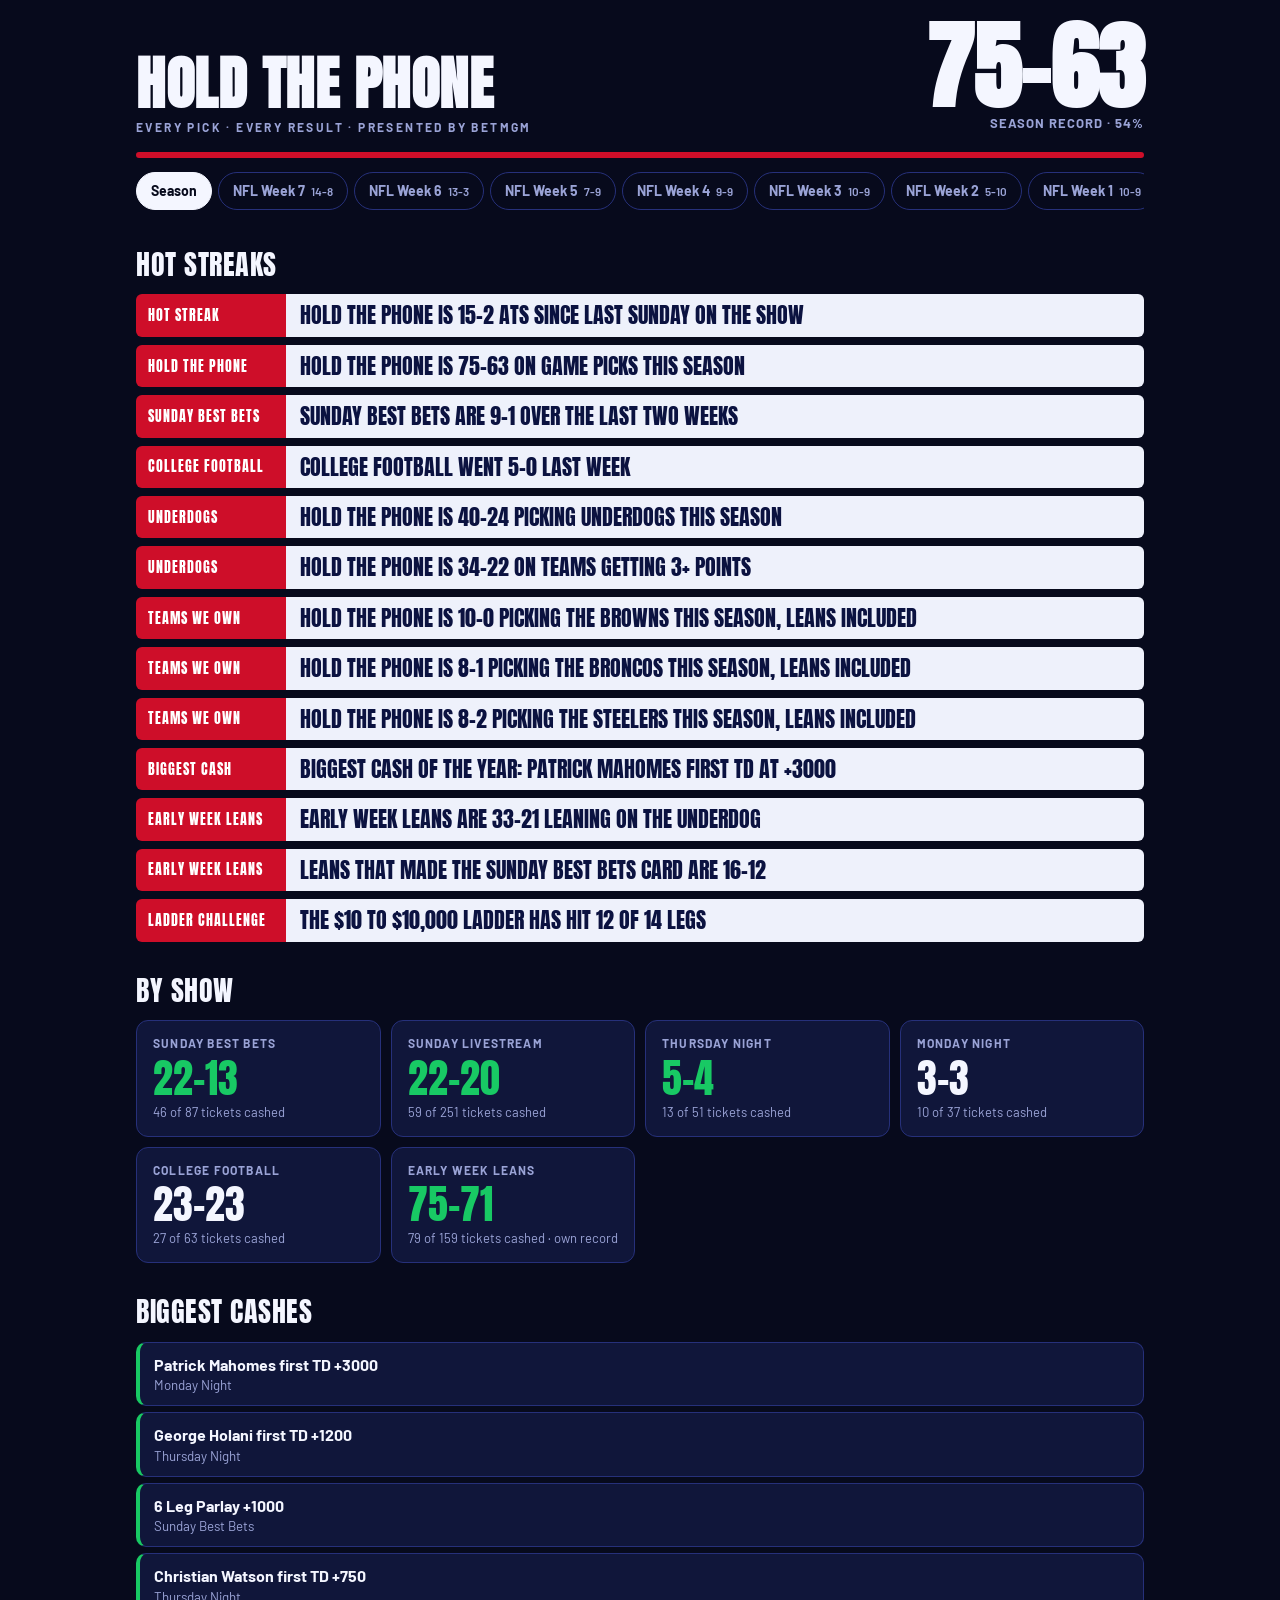
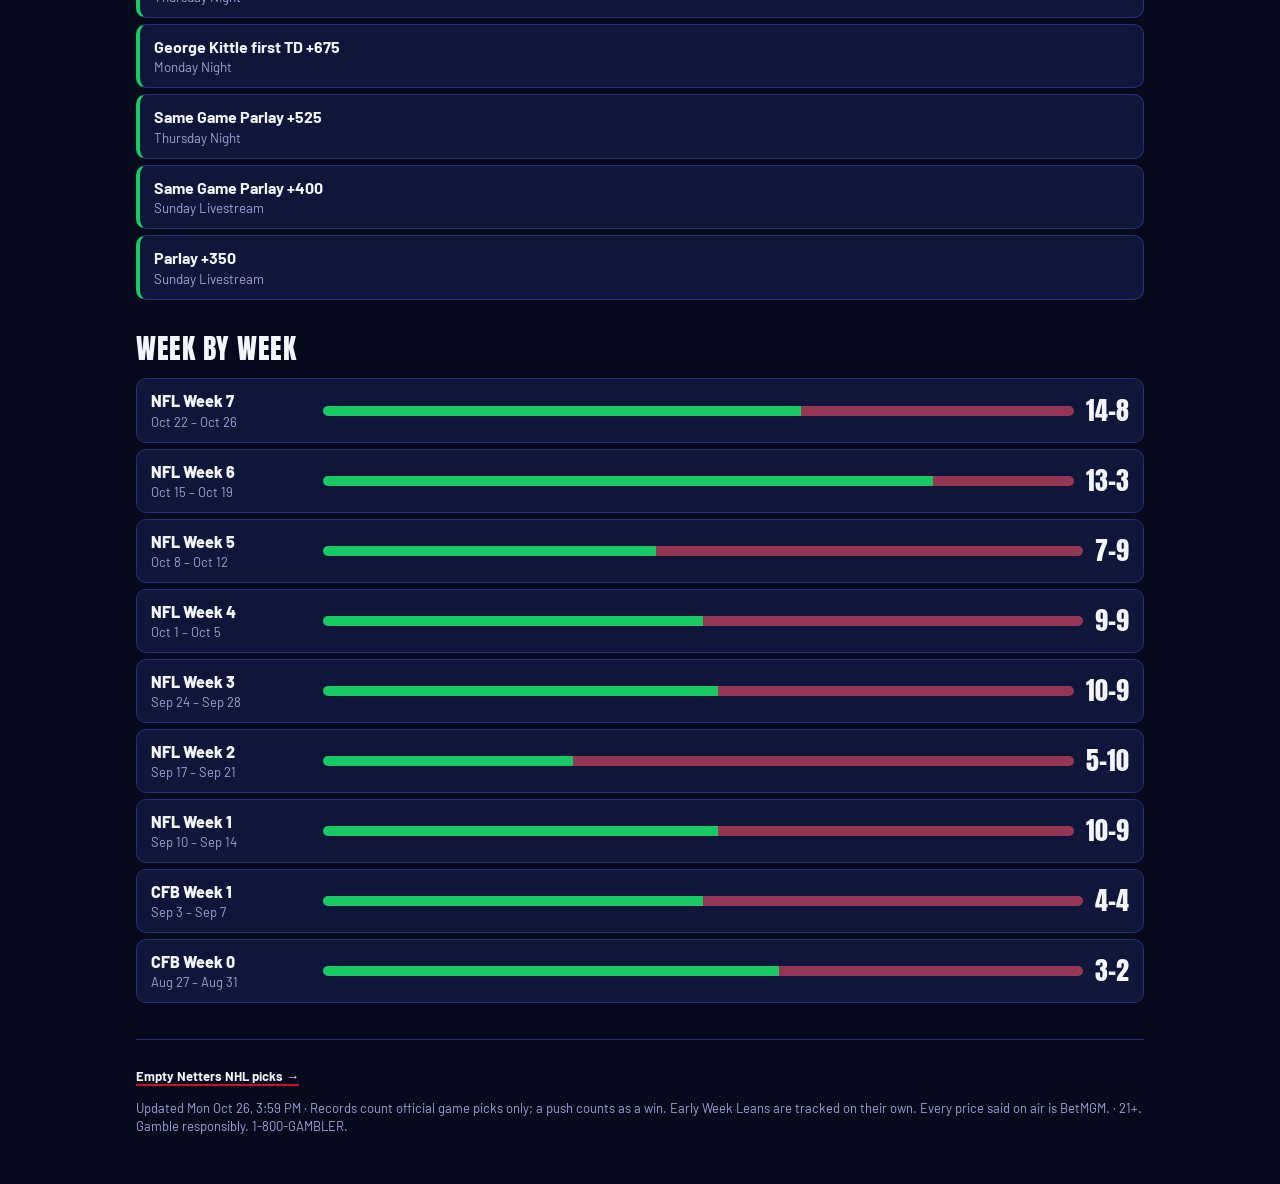
==== index.html @ 7e71a645 "Hold The Phone picks site" ====
<!doctype html>
<html lang="en">
<head>
<meta charset="utf-8">
<meta name="viewport" content="width=device-width,initial-scale=1,viewport-fit=cover">
<title>Hold The Phone Picks</title>
<meta name="description" content="Hold The Phone Every pick · every result · presented by BetMGM: every pick, every result, week by week.">
<link rel="preconnect" href="https://fonts.googleapis.com"><link rel="preconnect" href="https://fonts.gstatic.com" crossorigin>
<link rel="stylesheet" href="https://fonts.googleapis.com/css2?family=Anton&family=Barlow:wght@400;600;700;800&display=swap">
<style>
  /* Layout: brand bar, big season record, Season + week tabs, then the chosen view. One dark broadcast look per show. */
  :root { --bg:#070a1c;--panel:#10163a;--panel2:#151d4a;--line:#26307a;--fg:#f4f6ff;--muted:#9aa3d6;--accent:#ce0e29;--ok:#18c964;--bad:#ff4d5e; --display: "Anton", "Impact", "Arial Narrow", sans-serif; --body: "Barlow", "Helvetica Neue", Arial, sans-serif; color-scheme: dark; }
  * { box-sizing: border-box; }
  body { margin: 0; background: var(--bg); color: var(--fg); font: 16px/1.45 var(--body); }
  .wrap { max-width: 1040px; margin: 0 auto; padding: 24px max(16px, env(safe-area-inset-left)) 48px max(16px, env(safe-area-inset-right)); }
  header { display: flex; flex-wrap: wrap; align-items: end; justify-content: space-between; gap: 12px 24px; }
  .brand { font-family: var(--display); font-size: clamp(34px, 6vw, 58px); line-height: .95; text-transform: uppercase; margin: 0; letter-spacing: .5px; }
  .brand small { display: block; font: 700 12px var(--body); letter-spacing: 2.4px; color: var(--muted); margin-top: 8px; }
  .rec { text-align: right; }
  .rec b { display: block; font-family: var(--display); font-size: clamp(54px, 10vw, 96px); line-height: .9; color: var(--fg); font-variant-numeric: tabular-nums; }
  .rec span { color: var(--muted); font-weight: 700; font-size: 13px; letter-spacing: 1px; text-transform: uppercase; }
  .bar { height: 6px; background: var(--accent); border-radius: 3px; margin: 18px 0 14px; }
  .tabs { display: flex; gap: 6px; overflow-x: auto; padding-bottom: 6px; scrollbar-width: thin; }
  .tabs a { flex: none; text-decoration: none; color: var(--muted); font-weight: 700; font-size: 14px; padding: 8px 14px; border: 1px solid var(--line); border-radius: 99px; white-space: nowrap; }
  .tabs a small { color: var(--muted); font-weight: 600; margin-left: 6px; }
  .tabs a[aria-current="page"] { background: var(--fg); color: var(--bg); border-color: var(--fg); }
  .tabs a[aria-current="page"] small { color: var(--bg); opacity: .7; }
  .tabs a:focus-visible { outline: 2px solid var(--accent); outline-offset: 2px; }
  h2 { font-family: var(--display); font-weight: 400; text-transform: uppercase; font-size: 28px; letter-spacing: .5px; margin: 28px 0 10px; }
  .facts { display: grid; gap: 8px; }
  .lt { display: flex; border-radius: 6px; overflow: hidden; }
  .lt span { background: var(--accent); color: #fff; font: 400 14px var(--display); letter-spacing: 1px; text-transform: uppercase; padding: 8px 12px; min-width: 150px; display: flex; align-items: center; }
  .lt p { margin: 0; flex: 1; background: #eef1fb; color: #0b1240; font: 400 clamp(16px, 2.2vw, 22px) var(--display); text-transform: uppercase; padding: 8px 14px; line-height: 1.2; }
  @media (max-width: 560px) { .lt { flex-direction: column; } .lt span { min-width: 0; padding: 4px 10px; } }
  .grid { display: grid; grid-template-columns: repeat(auto-fit, minmax(min(100%, 200px), 1fr)); gap: 10px; }
  .card { background: var(--panel); border: 1px solid var(--line); border-radius: 12px; padding: 14px 16px; min-width: 0; }
  .card .k { color: var(--muted); font-weight: 700; font-size: 12px; letter-spacing: 1.2px; text-transform: uppercase; }
  .card b { display: block; font-family: var(--display); font-weight: 400; font-size: 40px; line-height: 1.05; font-variant-numeric: tabular-nums; margin-top: 4px; }
  .card small { color: var(--muted); font-size: 13px; }
  .card.win b { color: var(--ok); }
  .weeks { display: grid; gap: 6px; }
  .wk { display: grid; grid-template-columns: minmax(110px, 160px) 1fr auto; gap: 12px; align-items: center; text-decoration: none; color: inherit; background: var(--panel); border: 1px solid var(--line); border-radius: 10px; padding: 10px 14px; }
  .wk:hover { border-color: var(--muted); }
  .wk strong { font-weight: 800; } .wk em { font-style: normal; color: var(--muted); font-size: 13px; display: block; }
  .wk .meter { height: 10px; border-radius: 5px; background: var(--panel2); overflow: hidden; display: flex; }
  .wk .meter i { display: block; height: 100%; background: var(--ok); } .wk .meter u { display: block; height: 100%; background: var(--bad); opacity: .55; }
  .wk b { font-family: var(--display); font-weight: 400; font-size: 26px; font-variant-numeric: tabular-nums; }
  .tw { overflow-x: auto; background: var(--panel); border: 1px solid var(--line); border-radius: 12px; }
  table { width: 100%; border-collapse: collapse; font-size: 15px; font-variant-numeric: tabular-nums; }
  th, td { text-align: left; padding: 9px 12px; border-bottom: 1px solid var(--line); vertical-align: top; }
  th { color: var(--muted); font-size: 12px; letter-spacing: 1px; text-transform: uppercase; font-weight: 700; }
  tr:last-child td { border-bottom: 0; }
  td.f { color: var(--muted); font-size: 13px; }
  .pill { display: inline-block; font-weight: 800; font-size: 12px; border-radius: 99px; padding: 1px 9px; border: 1px solid currentColor; }
  .Win { color: var(--ok); } .Loss { color: var(--bad); } .Pending { color: var(--muted); }
  .cash { display: grid; gap: 6px; }
  .cash div { background: var(--panel); border: 1px solid var(--line); border-left: 4px solid var(--ok); border-radius: 10px; padding: 10px 14px; }
  .cash div small { color: var(--muted); display: block; }
  .note, footer { color: var(--muted); font-size: 13px; margin-top: 10px; }
  footer { margin-top: 36px; border-top: 1px solid var(--line); padding-top: 14px; }
  .empty { color: var(--muted); }
  .other a { color: var(--fg); font-weight: 700; text-decoration: none; border-bottom: 2px solid var(--accent); }
</style>
</head>
<body>
<div class="wrap">
  <header>
    <h1 class="brand">Hold The Phone<small>Every pick · every result · presented by BetMGM</small></h1>
    <div class="rec"><b id="rec">—</b><span id="recsub">Season record</span></div>
  </header>
  <div class="bar"></div>
  <nav class="tabs" id="tabs" aria-label="Season or week"></nav>
  <main id="view"><p class="empty">Loading picks…</p></main>
  <footer><p class="other"><a href="netters/">Empty Netters NHL picks →</a></p><span id="upd"></span> · Records count official game picks only; a push counts as a win. Early Week Leans are tracked on their own. Every price said on air is BetMGM. · 21+. Gamble responsibly. 1-800-GAMBLER.</footer>
</div>
<script>
const $ = (s) => document.querySelector(s), el = (t, c, x) => { const e = document.createElement(t); if (c) e.className = c; if (x != null) e.textContent = x; return e; };
const split = (r) => r.split('-').map(Number), pct = (r) => { const [w, l] = split(r); return w + l ? Math.round((100 * w) / (w + l)) : 0; };
let D = null;
fetch('data.json', { cache: 'no-store' }).then((r) => r.json()).then((d) => { D = d; $('#rec').textContent = d.record; $('#recsub').textContent = `Season record · ${pct(d.record)}%`;
  $('#upd').textContent = 'Updated ' + d.updated; route(); }).catch(() => { $('#view').innerHTML = '<p class="empty">Could not load the picks. Try again in a minute.</p>'; });
window.addEventListener('hashchange', route);
function tabs(cur) {
  const nav = $('#tabs'); nav.replaceChildren();
  const add = (href, label, sub) => { const a = el('a', null, label); a.href = href; if (sub) a.append(el('small', null, sub)); if (href === '#' + cur || (cur === 'season' && href === '#season')) a.setAttribute('aria-current', 'page'); nav.append(a); };
  add('#season', 'Season'); [...D.weeks].reverse().forEach((w) => add('#week-' + w.week, w.label, w.record));
}
function route() {
  if (!D) return; const h = location.hash.slice(1), w = D.weeks.find((x) => 'week-' + x.week === h);
  tabs(w ? h : 'season'); const v = $('#view'); v.replaceChildren(); (w ? week(w) : season()).forEach((n) => v.append(n)); window.scrollTo({ top: 0 });
}
function factsBlock(F) { const f = el('div', 'facts'); F.forEach((x) => { const d = el('div', 'lt'); d.append(el('span', null, x.tag), el('p', null, x.text)); f.append(d); }); return f; }
function season() {
  const out = [];
  if ((D.facts || []).length) out.push(el('h2', null, 'Hot streaks'), factsBlock(D.facts));
  out.push(el('h2', null, D.group_title || 'By show'));
  const g = el('div', 'grid'); D.groups.forEach((x) => { const [w, l] = split(x.record); const c = el('div', 'card' + (w > l ? ' win' : '')); c.append(el('div', 'k', x.name), el('b', null, x.record), el('small', null, x.sub)); g.append(c); }); out.push(g);
  if ((D.biggest || []).length) { out.push(el('h2', null, 'Biggest cashes')); const c = el('div', 'cash'); D.biggest.forEach((b) => { const d = el('div'); d.append(el('strong', null, `${b.label} ${b.price}`), el('small', null, b.show)); c.append(d); }); out.push(c); }
  out.push(el('h2', null, 'Week by week'));
  const ws = el('div', 'weeks'); [...D.weeks].reverse().forEach((w) => { const [W, L] = split(w.record), a = el('a', 'wk'); a.href = '#week-' + w.week;
    const t = el('div'); t.append(el('strong', null, w.label), el('em', null, w.range)); const m = el('div', 'meter'), i = el('i'), u = el('u');
    i.style.width = (W + L ? (100 * W) / (W + L) : 0) + '%'; u.style.width = (W + L ? (100 * L) / (W + L) : 0) + '%'; m.append(i, u); a.append(t, m, el('b', null, w.record)); ws.append(a); }); out.push(ws);
  return out;
}
function week(w) {
  const out = [el('h2', null, `${w.label} · ${w.range}`)];
  const g = el('div', 'grid'), byShow = {};
  w.picks.forEach((p) => { (byShow[p.show] = byShow[p.show] || []).push(p); });
  Object.entries(byShow).forEach(([s, P]) => { const W = P.filter((p) => p.result === 'Win').length, L = P.filter((p) => p.result === 'Loss').length;
    const c = el('div', 'card' + (W > L ? ' win' : '')); c.append(el('div', 'k', s), el('b', null, `${W}-${L}`), el('small', null, `${P.length} pick${P.length === 1 ? '' : 's'}` + (P.some((p) => p.result === 'Pending') ? ' · some still to play' : ''))); g.append(c); });
  const tbl = (P) => { const tw = el('div', 'tw'), t = el('table'), hr = el('tr'); ['Day', 'Show', 'Pick', 'Result', ''].forEach((h) => hr.append(el('th', null, h))); t.append(hr);
    P.forEach((p) => { const tr = el('tr'); tr.append(el('td', null, new Date(p.day + 'T12:00:00Z').toLocaleDateString('en-US', { weekday: 'short', month: 'short', day: 'numeric', timeZone: 'UTC' })),
      el('td', null, p.show), el('td', null, p.pick + (p.game ? '  ·  ' + p.game : ''))); const td = el('td'); td.append(el('span', 'pill ' + p.result, p.result)); tr.append(td, el('td', 'f', p.final || '')); t.append(tr); });
    tw.append(t); return tw; };
  const main = w.picks.filter((p) => p.type !== 'EWL'), leans = w.picks.filter((p) => p.type === 'EWL');   // leans have their own record: their own table, after the show's picks
  out.push(g, el('h2', null, 'Every pick'), tbl(main));
  if (leans.length) out.push(el('h2', null, 'Early Week Leans'), tbl([...leans].sort((a, b) => (a.result === b.result ? 0 : a.result === 'Win' ? -1 : b.result === 'Win' ? 1 : a.result === 'Pending' ? 1 : -1))));
  if ((w.cashes || []).length) { out.push(el('h2', null, 'What else cashed')); const c = el('div', 'cash');
    w.cashes.forEach((x) => { const d = el('div'); d.append(el('strong', null, `${x.bet}${x.payout ? ' · ' + x.payout : ''}`), el('small', null, `${x.legs} · ${x.show}`)); c.append(d); }); out.push(c); }
  return out;
}
</script>
</body>
</html>
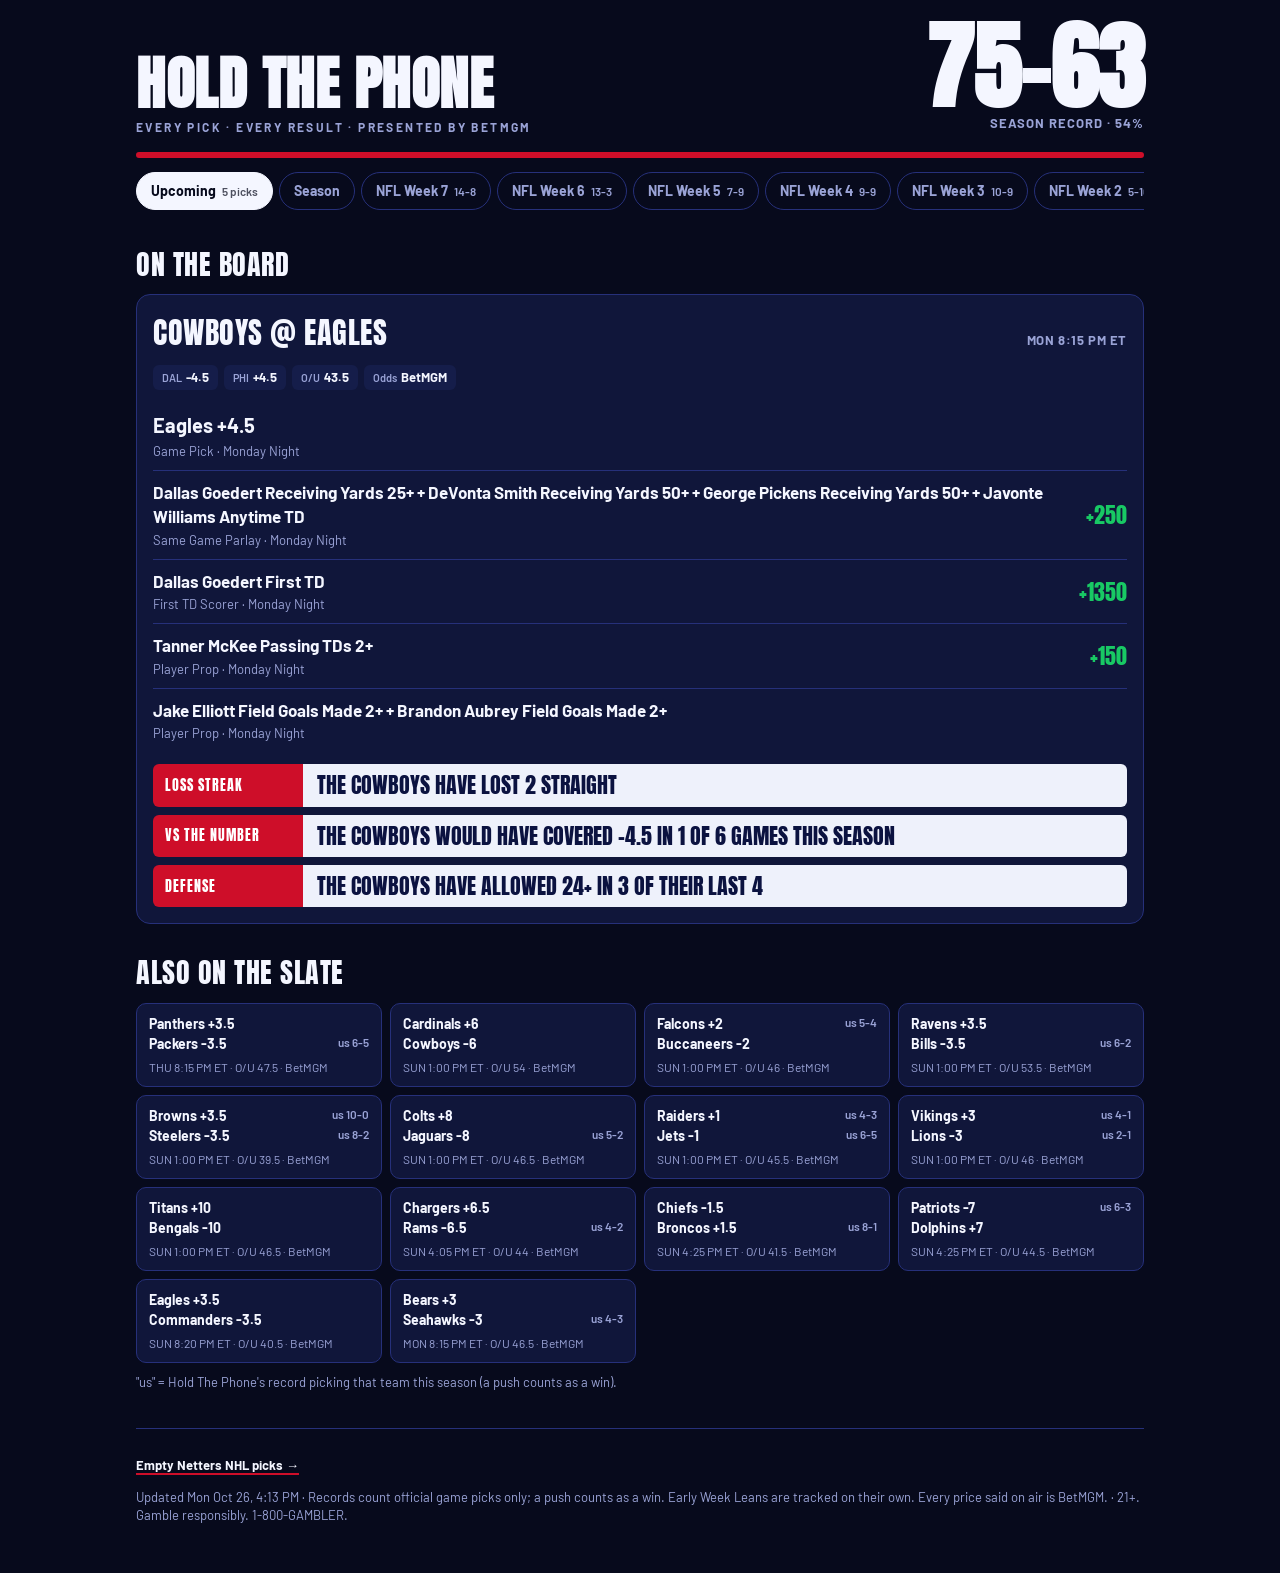
==== commit c16d09d9: "Update picks Mon Oct 26 4:13 PM Co-Authored-By: Claude Opus 5.5 <noreply@anthropic.com>" ====
--- a/index.html
+++ b/index.html
@@ -60,6 +60,24 @@
   footer { margin-top: 36px; border-top: 1px solid var(--line); padding-top: 14px; }
   .empty { color: var(--muted); }
   .other a { color: var(--fg); font-weight: 700; text-decoration: none; border-bottom: 2px solid var(--accent); }
+  .up { display: grid; gap: 14px; }
+  .game { background: var(--panel); border: 1px solid var(--line); border-radius: 14px; padding: 16px; }
+  .game-h { display: flex; flex-wrap: wrap; justify-content: space-between; align-items: baseline; gap: 6px 16px; margin-bottom: 10px; }
+  .game-h strong { font-family: var(--display); font-weight: 400; font-size: 30px; text-transform: uppercase; letter-spacing: .5px; }
+  .game-h span { color: var(--muted); font-weight: 700; font-size: 13px; letter-spacing: .6px; }
+  .line { display: flex; flex-wrap: wrap; gap: 6px; margin-bottom: 12px; }
+  .line span { background: var(--panel2); border-radius: 6px; padding: 3px 9px; font-weight: 700; font-size: 13px; font-variant-numeric: tabular-nums; }
+  .line span small { color: var(--muted); font-weight: 600; margin-right: 4px; }
+  .pk { display: grid; grid-template-columns: minmax(0, 1fr) auto; gap: 2px 12px; padding: 9px 0; border-top: 1px solid var(--line); }
+  .pk b { font-size: 17px; } .pk em { font-style: normal; color: var(--muted); font-size: 13px; grid-column: 1; }
+  .pk .pay { grid-row: 1 / span 2; grid-column: 2; align-self: center; font-family: var(--display); font-size: 22px; color: var(--ok); }
+  .pk.main b { font-size: 20px; } .pk.main { border-top: 0; }
+  .pk.lean b { font-size: 15px; color: var(--muted); }
+  .game .facts { margin-top: 12px; }
+  .slate { display: grid; grid-template-columns: repeat(auto-fill, minmax(min(100%, 230px), 1fr)); gap: 8px; }
+  .sg { background: var(--panel); border: 1px solid var(--line); border-radius: 10px; padding: 10px 12px; font-size: 14px; }
+  .sg div { display: flex; justify-content: space-between; gap: 8px; font-weight: 700; } .sg div small { color: var(--muted); font-weight: 600; }
+  .sg p { margin: 4px 0 0; color: var(--muted); font-size: 12px; }
 </style>
 </head>
 <body>
@@ -82,14 +100,39 @@
 window.addEventListener('hashchange', route);
 function tabs(cur) {
   const nav = $('#tabs'); nav.replaceChildren();
-  const add = (href, label, sub) => { const a = el('a', null, label); a.href = href; if (sub) a.append(el('small', null, sub)); if (href === '#' + cur || (cur === 'season' && href === '#season')) a.setAttribute('aria-current', 'page'); nav.append(a); };
+  const add = (href, label, sub) => { const a = el('a', null, label); a.href = href; if (sub) a.append(el('small', null, sub)); if (href === '#' + cur) a.setAttribute('aria-current', 'page'); nav.append(a); };
+  if (D.upcoming) add('#upcoming', 'Upcoming', (D.upcoming.games || []).length ? (D.upcoming.games.reduce((n, g) => n + g.picks.filter((p) => !p.lean).length, 0) + ' picks') : '');
   add('#season', 'Season'); [...D.weeks].reverse().forEach((w) => add('#week-' + w.week, w.label, w.record));
 }
 function route() {
-  if (!D) return; const h = location.hash.slice(1), w = D.weeks.find((x) => 'week-' + x.week === h);
-  tabs(w ? h : 'season'); const v = $('#view'); v.replaceChildren(); (w ? week(w) : season()).forEach((n) => v.append(n)); window.scrollTo({ top: 0 });
+  if (!D) return; let h = location.hash.slice(1); const w = D.weeks.find((x) => 'week-' + x.week === h);
+  if (!w && h !== 'season') h = D.upcoming ? 'upcoming' : 'season';   // the site opens on what's coming up
+  tabs(w ? h : h); const v = $('#view'); v.replaceChildren(); (w ? week(w) : h === 'upcoming' ? upcoming() : season()).forEach((n) => v.append(n)); window.scrollTo({ top: 0 });
 }
 function factsBlock(F) { const f = el('div', 'facts'); F.forEach((x) => { const d = el('div', 'lt'); d.append(el('span', null, x.tag), el('p', null, x.text)); f.append(d); }); return f; }
+function upcoming() {
+  const U = D.upcoming || {}, out = [];
+  U.games = (U.games || []).filter((g) => g.picks.some((p) => !p.lean));
+  out.push(el('h2', null, U.games.length ? 'On the board' : 'Next picks drop soon'));
+  if (!(U.games || []).length) out.push(el('p', 'empty', "No picks are out for upcoming games yet. Early Week Leans drop Tuesday, Thursday Night picks Thursday, and Sunday Best Bets Friday."));
+  const up = el('div', 'up');
+  (U.games || []).forEach((g) => {
+    const c = el('div', 'game'), h = el('div', 'game-h'); h.append(el('strong', null, `${g.away} @ ${g.home}`), el('span', null, g.kickoff)); c.append(h);
+    const ln = el('div', 'line'), chip = (k, v) => { const s = el('span'); s.append(el('small', null, k), document.createTextNode(v)); ln.append(s); };
+    if (g.spread) { chip(g.away_abbr, g.spread[0]); chip(g.home_abbr, g.spread[1]); } if (g.total) chip('O/U', g.total);
+    const winning = (v) => { const [w, l] = split(v); return w > l; };   // public page: only the records that are winning
+    Object.entries(g.us || {}).filter(([, v]) => winning(v)).forEach(([k, v]) => chip('Us on the ' + k, v)); chip('Odds', 'BetMGM'); c.append(ln);
+    g.picks.filter((p) => !p.lean).forEach((p, i) => { const r = el('div', 'pk' + (p.lean ? ' lean' : i === 0 && p.bet === 'Game Pick' ? ' main' : ''));
+      r.append(el('b', null, p.legs.join(' + ')), el('em', null, `${p.bet} · ${p.show}`)); if (p.payout) r.append(el('span', 'pay', p.payout.split(' ')[0])); c.append(r); });
+    if ((g.facts || []).length) c.append(factsBlock(g.facts));
+    up.append(c); });
+  out.push(up);
+  if ((U.slate || []).length) { out.push(el('h2', null, 'Also on the slate')); const sl = el('div', 'slate');
+    U.slate.forEach((g) => { const c = el('div', 'sg'), a = el('div'), b = el('div'); a.append(document.createTextNode(`${g.away} ${g.spread ? g.spread[0] : ''}`), el('small', null, g.us && g.us[g.away] && split(g.us[g.away])[0] > split(g.us[g.away])[1] ? 'us ' + g.us[g.away] : ''));
+      b.append(document.createTextNode(`${g.home} ${g.spread ? g.spread[1] : ''}`), el('small', null, g.us && g.us[g.home] && split(g.us[g.home])[0] > split(g.us[g.home])[1] ? 'us ' + g.us[g.home] : '')); c.append(a, b, el('p', null, `${g.kickoff}${g.total ? ' · O/U ' + g.total : ''} · BetMGM`)); sl.append(c); });
+    out.push(sl, el('p', 'note', '"us" = Hold The Phone\'s record picking that team this season (a push counts as a win).')); }
+  return out;
+}
 function season() {
   const out = [];
   if ((D.facts || []).length) out.push(el('h2', null, 'Hot streaks'), factsBlock(D.facts));
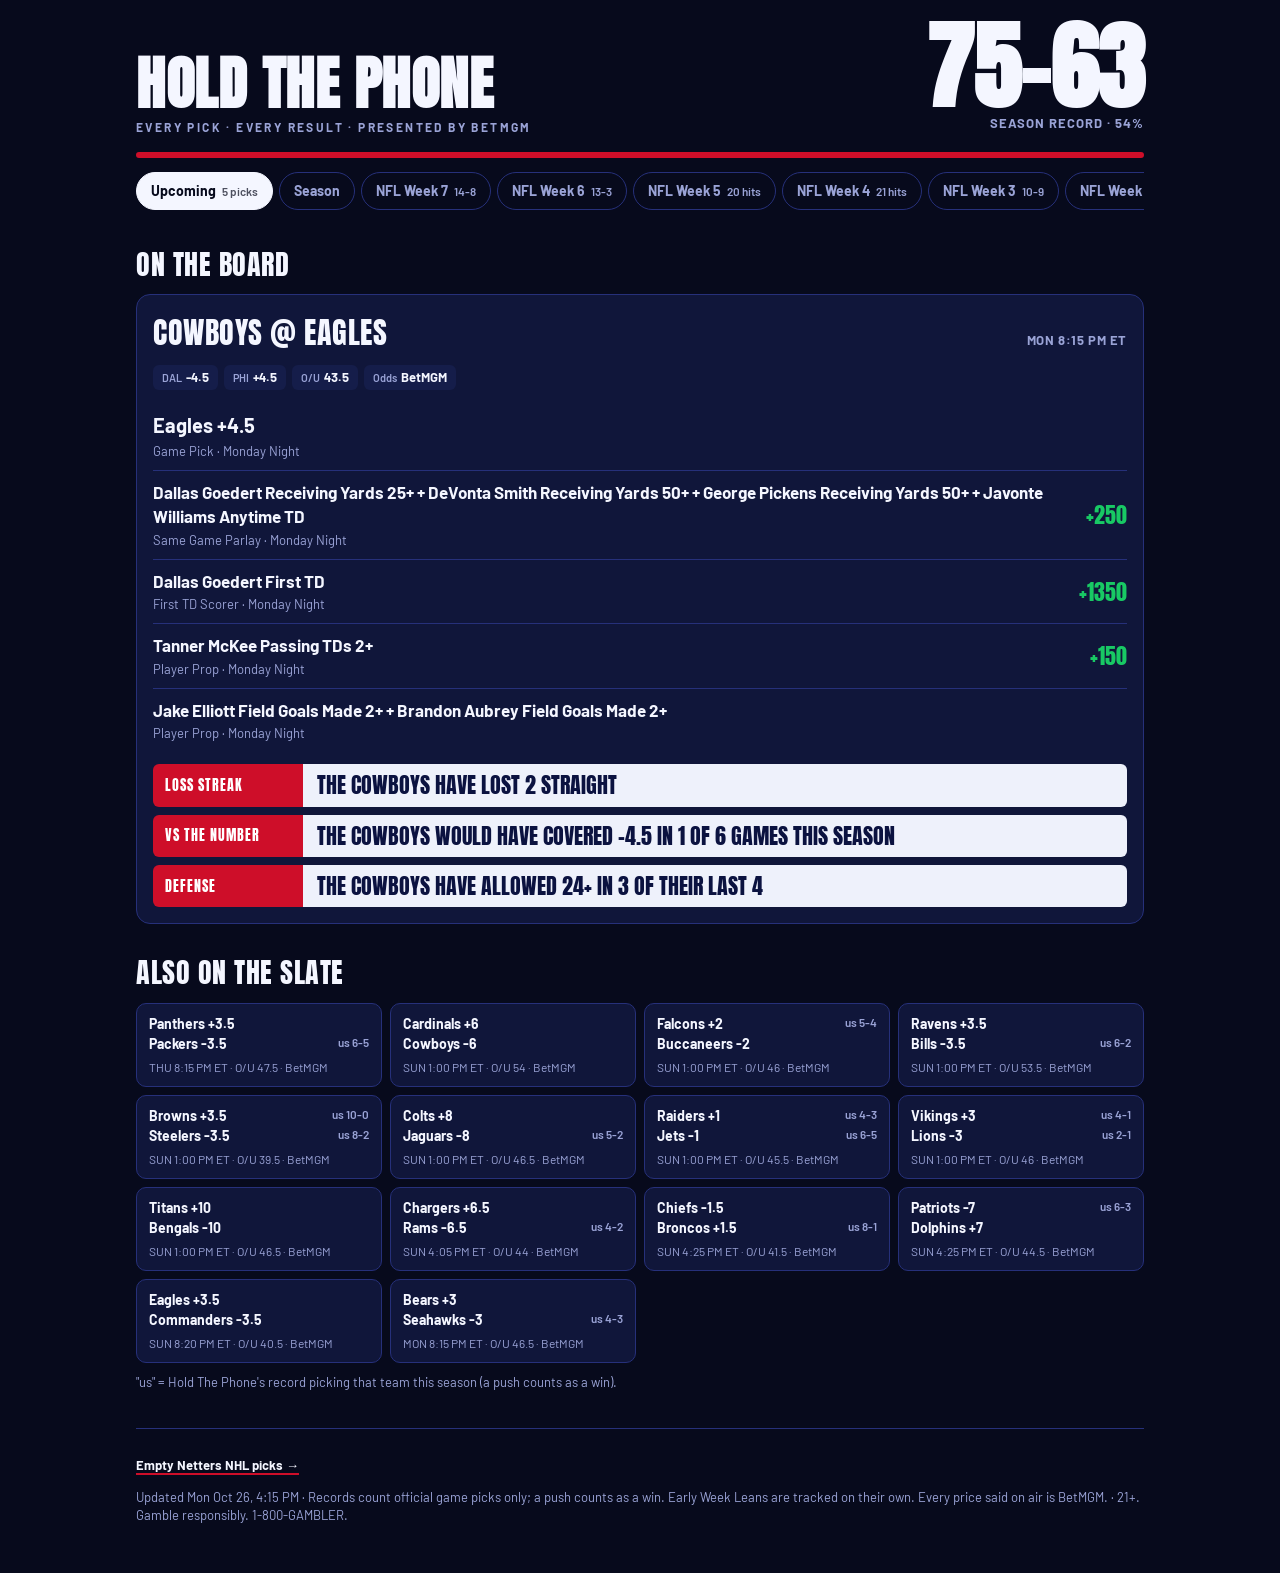
==== commit a30c79d4: "Update picks Mon Oct 26 4:15 PM Co-Authored-By: Claude Opus 5.5 <noreply@anthropic.com>" ====
--- a/index.html
+++ b/index.html
@@ -42,8 +42,7 @@
   .wk { display: grid; grid-template-columns: minmax(110px, 160px) 1fr auto; gap: 12px; align-items: center; text-decoration: none; color: inherit; background: var(--panel); border: 1px solid var(--line); border-radius: 10px; padding: 10px 14px; }
   .wk:hover { border-color: var(--muted); }
   .wk strong { font-weight: 800; } .wk em { font-style: normal; color: var(--muted); font-size: 13px; display: block; }
-  .wk .meter { height: 10px; border-radius: 5px; background: var(--panel2); overflow: hidden; display: flex; }
-  .wk .meter i { display: block; height: 100%; background: var(--ok); } .wk .meter u { display: block; height: 100%; background: var(--bad); opacity: .55; }
+  .wk .hitsline { color: var(--ok); font-weight: 800; }
   .wk b { font-family: var(--display); font-weight: 400; font-size: 26px; font-variant-numeric: tabular-nums; }
   .tw { overflow-x: auto; background: var(--panel); border: 1px solid var(--line); border-radius: 12px; }
   table { width: 100%; border-collapse: collapse; font-size: 15px; font-variant-numeric: tabular-nums; }
@@ -95,14 +94,14 @@
 const $ = (s) => document.querySelector(s), el = (t, c, x) => { const e = document.createElement(t); if (c) e.className = c; if (x != null) e.textContent = x; return e; };
 const split = (r) => r.split('-').map(Number), pct = (r) => { const [w, l] = split(r); return w + l ? Math.round((100 * w) / (w + l)) : 0; };
 let D = null;
-fetch('data.json', { cache: 'no-store' }).then((r) => r.json()).then((d) => { D = d; $('#rec').textContent = d.record; $('#recsub').textContent = `Season record · ${pct(d.record)}%`;
+fetch('data.json', { cache: 'no-store' }).then((r) => r.json()).then((d) => { D = d; $('#rec').textContent = d.record || ''; $('#recsub').textContent = d.record ? `Season record · ${pct(d.record)}%` : '';
   $('#upd').textContent = 'Updated ' + d.updated; route(); }).catch(() => { $('#view').innerHTML = '<p class="empty">Could not load the picks. Try again in a minute.</p>'; });
 window.addEventListener('hashchange', route);
 function tabs(cur) {
   const nav = $('#tabs'); nav.replaceChildren();
   const add = (href, label, sub) => { const a = el('a', null, label); a.href = href; if (sub) a.append(el('small', null, sub)); if (href === '#' + cur) a.setAttribute('aria-current', 'page'); nav.append(a); };
   if (D.upcoming) add('#upcoming', 'Upcoming', (D.upcoming.games || []).length ? (D.upcoming.games.reduce((n, g) => n + g.picks.filter((p) => !p.lean).length, 0) + ' picks') : '');
-  add('#season', 'Season'); [...D.weeks].reverse().forEach((w) => add('#week-' + w.week, w.label, w.record));
+  add('#season', 'Season'); [...D.weeks].reverse().forEach((w) => add('#week-' + w.week, w.label, w.record || `${w.hits} hits`));
 }
 function route() {
   if (!D) return; let h = location.hash.slice(1); const w = D.weeks.find((x) => 'week-' + x.week === h);
@@ -140,24 +139,27 @@
   const g = el('div', 'grid'); D.groups.forEach((x) => { const [w, l] = split(x.record); const c = el('div', 'card' + (w > l ? ' win' : '')); c.append(el('div', 'k', x.name), el('b', null, x.record), el('small', null, x.sub)); g.append(c); }); out.push(g);
   if ((D.biggest || []).length) { out.push(el('h2', null, 'Biggest cashes')); const c = el('div', 'cash'); D.biggest.forEach((b) => { const d = el('div'); d.append(el('strong', null, `${b.label} ${b.price}`), el('small', null, b.show)); c.append(d); }); out.push(c); }
   out.push(el('h2', null, 'Week by week'));
-  const ws = el('div', 'weeks'); [...D.weeks].reverse().forEach((w) => { const [W, L] = split(w.record), a = el('a', 'wk'); a.href = '#week-' + w.week;
-    const t = el('div'); t.append(el('strong', null, w.label), el('em', null, w.range)); const m = el('div', 'meter'), i = el('i'), u = el('u');
-    i.style.width = (W + L ? (100 * W) / (W + L) : 0) + '%'; u.style.width = (W + L ? (100 * L) / (W + L) : 0) + '%'; m.append(i, u); a.append(t, m, el('b', null, w.record)); ws.append(a); }); out.push(ws);
+  const ws = el('div', 'weeks'); [...D.weeks].reverse().forEach((w) => { const a = el('a', 'wk'); a.href = '#week-' + w.week;
+    const t = el('div'); t.append(el('strong', null, w.label), el('em', null, w.range));
+    const m = el('div', 'hitsline', [`${w.hits} hits`, w.ncash ? `${w.ncash} cashes` : ''].filter(Boolean).join('  ·  '));
+    a.append(t, m, el('b', null, w.record || '')); ws.append(a); }); out.push(ws);
   return out;
 }
 function week(w) {
   const out = [el('h2', null, `${w.label} · ${w.range}`)];
   const g = el('div', 'grid'), byShow = {};
   w.picks.forEach((p) => { (byShow[p.show] = byShow[p.show] || []).push(p); });
-  Object.entries(byShow).forEach(([s, P]) => { const W = P.filter((p) => p.result === 'Win').length, L = P.filter((p) => p.result === 'Loss').length;
-    const c = el('div', 'card' + (W > L ? ' win' : '')); c.append(el('div', 'k', s), el('b', null, `${W}-${L}`), el('small', null, `${P.length} pick${P.length === 1 ? '' : 's'}` + (P.some((p) => p.result === 'Pending') ? ' · some still to play' : ''))); g.append(c); });
+  if (w.record) { const c = el('div', 'card win'); c.append(el('div', 'k', 'Week record'), el('b', null, w.record), el('small', null, 'game picks')); g.append(c); }
+  Object.entries(byShow).forEach(([s, P]) => { const H = P.filter((p) => p.result === 'Win').length; if (!H) return;
+    const c = el('div', 'card win'); c.append(el('div', 'k', s), el('b', null, String(H)), el('small', null, H === 1 ? 'hit' : 'hits')); g.append(c); });
+  if (w.ncash) { const c = el('div', 'card win'); c.append(el('div', 'k', 'Cashed'), el('b', null, String(w.ncash)), el('small', null, 'more tickets')); g.append(c); }
   const tbl = (P) => { const tw = el('div', 'tw'), t = el('table'), hr = el('tr'); ['Day', 'Show', 'Pick', 'Result', ''].forEach((h) => hr.append(el('th', null, h))); t.append(hr);
     P.forEach((p) => { const tr = el('tr'); tr.append(el('td', null, new Date(p.day + 'T12:00:00Z').toLocaleDateString('en-US', { weekday: 'short', month: 'short', day: 'numeric', timeZone: 'UTC' })),
       el('td', null, p.show), el('td', null, p.pick + (p.game ? '  ·  ' + p.game : ''))); const td = el('td'); td.append(el('span', 'pill ' + p.result, p.result)); tr.append(td, el('td', 'f', p.final || '')); t.append(tr); });
     tw.append(t); return tw; };
   const main = w.picks.filter((p) => p.type !== 'EWL'), leans = w.picks.filter((p) => p.type === 'EWL');   // leans have their own record: their own table, after the show's picks
-  out.push(g, el('h2', null, 'Every pick'), tbl(main));
-  if (leans.length) out.push(el('h2', null, 'Early Week Leans'), tbl([...leans].sort((a, b) => (a.result === b.result ? 0 : a.result === 'Win' ? -1 : b.result === 'Win' ? 1 : a.result === 'Pending' ? 1 : -1))));
+  out.push(g, el('h2', null, 'Every hit'), tbl(main));
+  if (leans.length) out.push(el('h2', null, 'Early Week Leans that hit'), tbl(leans));
   if ((w.cashes || []).length) { out.push(el('h2', null, 'What else cashed')); const c = el('div', 'cash');
     w.cashes.forEach((x) => { const d = el('div'); d.append(el('strong', null, `${x.bet}${x.payout ? ' · ' + x.payout : ''}`), el('small', null, `${x.legs} · ${x.show}`)); c.append(d); }); out.push(c); }
   return out;
